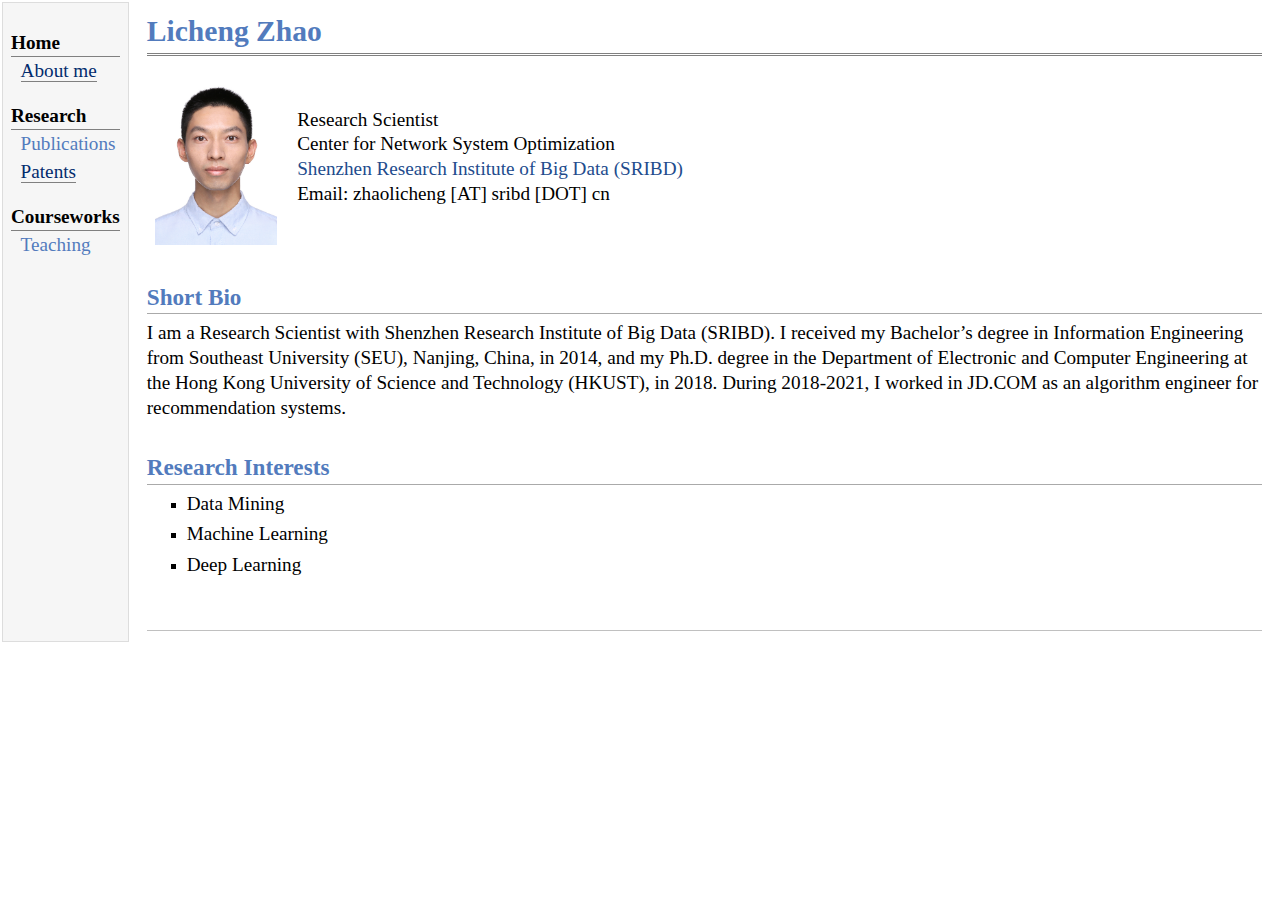
==== index.html @ c93a6dee "." ====
<!DOCTYPE html PUBLIC "-//W3C//DTD XHTML 1.1//EN"
  "http://www.w3.org/TR/xhtml11/DTD/xhtml11.dtd">
<html xmlns="http://www.w3.org/1999/xhtml" xml:lang="en">
<head>
<meta name="generator" content="jemdoc, see http://jemdoc.jaboc.net/" />
<meta http-equiv="Content-Type" content="text/html;charset=utf-8" />
<link rel="stylesheet" href="jemdoc.css" type="text/css" />
<title>Licheng Zhao </title>
</head>
<body>
<table summary="Table for page layout." id="tlayout">
<tr valign="top">
<td id="layout-menu">
<div class="menu-category">Home</div>
<div class="menu-item"><a href="index.html" class="current">About&nbsp;me</a></div>
<div class="menu-category">Research</div>
<div class="menu-item"><a href="publication.html">Publications</a></div>
<div class="menu-item"><a href="patent.html" class="current">Patents</a></div>
<div class="menu-category">Courseworks</div>
<div class="menu-item"><a href="teaching.html">Teaching</a></div>
</td>
<td id="layout-content">
<div id="toptitle">
<h1>Licheng Zhao </h1>
</div>
<table class="imgtable"><tr><td>
<img src="licheng.jpg" alt="alt text" width="122.4px" height="163.2px" />&nbsp;</td>
<td align="left"><p>Research Scientist <br />
Center for Network System Optimization <br />
<a href="https://www.sribd.cn/">Shenzhen Research Institute of Big Data (SRIBD)</a>  <br />
Email: zhaolicheng [AT] sribd [DOT] cn</p>
</td></tr></table>
<h2>Short Bio </h2>
<p>I am a Research Scientist with Shenzhen Research Institute of Big Data (SRIBD). I received my Bachelor’s degree in Information Engineering from Southeast University (SEU), Nanjing, China, in 2014, and my Ph.D. degree in the Department of Electronic and Computer Engineering at the Hong Kong University of Science and Technology (HKUST), in 2018. During 2018-2021, I worked in JD.COM as an algorithm engineer for recommendation systems.</p>
</ul>
<h2>Research Interests </h2>
<ul>
<li><p>Data Mining </p>
</li>
<li><p>Machine Learning </p>
</li>
<li><p>Deep Learning </p>
</li>
</ul>
<div id="footer">
<div id="footer-text">
</div>
</div>
</td>
</tr>
</table>
</body>
</html>
---- jemdoc.css ----
/* Default css file for jemdoc. */

table#tlayout {
    border: none;
    border-collapse: separate;
    background: white;
}

body {
	background: white;
	font-family: Georgia, serif;
	padding-bottom: 8px;
	margin: 0;
}

#layout-menu {
	background: #f6f6f6;
	border: 1px solid #dddddd;
	padding-top: 0.5em;
	padding-left: 8px;
	padding-right: 8px;
	font-size: 1.2em;
	width: auto;
	white-space: nowrap;
    text-align: left;
    vertical-align: top;
}

#layout-menu td {
	background: #f4f4f4;
    vertical-align: top;
}

#layout-content {
	padding-top: 0.0em;
	padding-left: 1.0em;
	padding-right: 1.0em;
    border: none;
    background: white;
    text-align: left;
    vertical-align: top;
}

#layout-menu a {
	line-height: 1.5em;
	margin-left: 0.5em;
}

tt {
    background: #ffffdd;
}

pre, tt {
	font-size: 90%;
	font-family: monaco, monospace;
}

a, a > tt {
	color: #224b8d;
	text-decoration: none;
}

a:hover {
	border-bottom: 1px gray dotted;
}

#layout-menu a.current:link, #layout-menu a.current:visited {
	color: #022b6d;
	border-bottom: 1px gray solid;
}
#layout-menu a:link, #layout-menu a:visited, #layout-menu a:hover {
	color: #527bbd;
	text-decoration: none;
}
#layout-menu a:hover {
	text-decoration: none;
}

div.menu-category {
	border-bottom: 1px solid gray;
	margin-top: 0.8em;
	padding-top: 0.2em;
	padding-bottom: 0.1em;
	font-weight: bold;
}

div.menu-item {
	padding-left: 16px;
	text-indent: -16px;
}

div#toptitle {
	padding-bottom: 0.2em;
	margin-bottom: 1.5em;
	border-bottom: 3px double gray;
}

/* Reduce space if we begin the page with a title. */
div#toptitle + h2, div#toptitle + h3 {
	margin-top: -0.7em;
}

div#subtitle {
	margin-top: 0.0em;
	margin-bottom: 0.0em;
	padding-top: 0em;
	padding-bottom: 0.1em;
}

em {
	font-style: italic;
}

strong {
	font-weight: bold;
}


h1, h2, h3 {
	color: #527bbd;
	margin-top: 0.7em;
	margin-bottom: 0.3em;
	padding-bottom: 0.2em;
	line-height: 1.0;
	padding-top: 0.5em;
	border-bottom: 1px solid #aaaaaa;
}

h1 {
	font-size: 185%;
}

h2 {
	padding-top: 0.8em;
	font-size: 145%;
}

h2 + h3 {
    padding-top: 0.2em;
}

h3 {
	font-size: 130%;
	border-bottom: none;
}

p {
    font-size: 120%;
	margin-top: 0.0em;
	margin-bottom: 0.8em;
	padding: 0;
	line-height: 1.3;
}

pre {
	padding: 0;
	margin: 0;
}

div#footer {
	font-size: small;
	border-top: 1px solid #c0c0c0;
	padding-top: 0.1em;
	margin-top: 4.0em;
	color: #c0c0c0;
}

div#footer a {
	color: #80a0b0;
}

div#footer-text {
	float: left;
	padding-bottom: 8px;
}

ul, ol, dl {
	margin-top: 0.2em;
	padding-top: 0;
	margin-bottom: 0.8em;
}

dt {
	margin-top: 0.5em;
	margin-bottom: 0;
}

dl {
	margin-left: 20px;
}

dd {
	color: #222222;
}

dd > *:first-child {
	margin-top: 0;
}

ul {
	list-style-position: outside;
	list-style-type: square;
}

p + ul, p + ol {
	margin-top: -0.5em;
}

li ul, li ol {
	margin-top: -0.3em;
}

ol {
	list-style-position: outside;
	list-style-type: decimal;
}

li p, dd p {
	margin-bottom: 0.3em;
}


ol ol {
	list-style-type: lower-alpha;
}

ol ol ol {
	list-style-type: lower-roman;
}

p + div.codeblock {
	margin-top: -0.6em;
}

div.codeblock, div.infoblock {
	margin-right: 0%;
	margin-top: 1.2em;
	margin-bottom: 1.3em;
}

div.blocktitle {
	font-weight: bold;
	color: #cd7b62;
	margin-top: 1.2em;
	margin-bottom: 0.1em;
}

div.blockcontent {
	border: 1px solid silver;
	padding: 0.3em 0.5em;
}

div.infoblock > div.blockcontent {
	background: #ffffee;
}

div.blockcontent p + ul, div.blockcontent p + ol {
	margin-top: 0.4em;
}

div.infoblock p {
	margin-bottom: 0em;
}

div.infoblock li p, div.infoblock dd p {
	margin-bottom: 0.5em;
}

div.infoblock p + p {
	margin-top: 0.8em;
}

div.codeblock > div.blockcontent {
	background: #f6f6f6;
}

span.pycommand {
	color: #000070;
}

span.statement {
	color: #008800;
}
span.builtin {
	color: #000088;
}
span.special {
	color: #990000;
}
span.operator {
	color: #880000;
}
span.error {
	color: #aa0000;
}
span.comment, span.comment > *, span.string, span.string > * {
	color: #606060;
}

@media print {
	#layout-menu { display: none; }
}

#fwtitle {
	margin: 2px;
}

#fwtitle #toptitle {
	padding-left: 0.5em;
	margin-bottom: 0.5em;
}

#layout-content h1:first-child, #layout-content h2:first-child, #layout-content h3:first-child {
	margin-top: -0.7em;
}

div#toptitle h1, #layout-content div#toptitle h1 {
	margin-bottom: 0.0em;
	padding-bottom: 0.1em;
	padding-top: 0;
	margin-top: 0.5em;
	border-bottom: none;
}

img.eq {
	padding: 0;
	padding-left: 0.1em;
	padding-right: 0.1em;
	margin: 0;
}

img.eqwl {
	padding-left: 2em;
	padding-top: 0.6em;
	padding-bottom: 0.2em;
	margin: 0;
}

table {
    border: 2px solid black;
    border-collapse: collapse;
}

td {
    padding: 2px;
    padding-left: 0.5em;
    padding-right: 0.5em;
    text-align: center;
    border: 1px solid gray;
}

table + table {
    margin-top: 1em;
}

tr.heading {
    font-weight: bold;
    border-bottom: 2px solid black;
}

img {
    border: none;
}

table.imgtable, table.imgtable td {
    border: none;
    text-align: left;
}
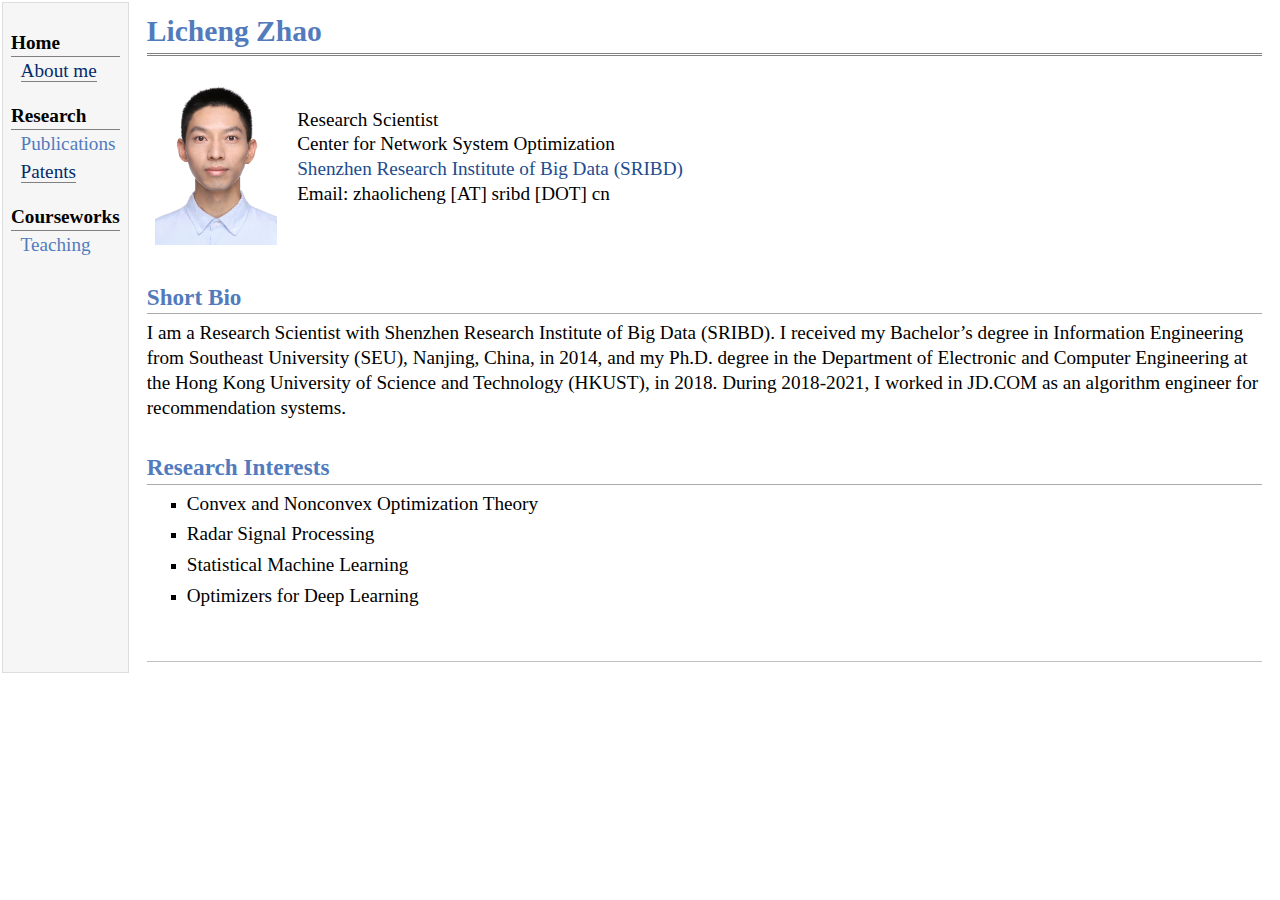
==== commit 341a1bf4: "." ====
--- a/index.html
+++ b/index.html
@@ -35,11 +35,13 @@
 </ul>
 <h2>Research Interests </h2>
 <ul>
-<li><p>Data Mining </p>
+<li><p>Convex and Nonconvex Optimization Theory </p>
 </li>
-<li><p>Machine Learning </p>
+<li><p>Radar Signal Processing </p>
 </li>
-<li><p>Deep Learning </p>
+<li><p>Statistical Machine Learning </p>
+</li>
+<li><p>Optimizers for Deep Learning </p>
 </li>
 </ul>
 <div id="footer">
--- a/jemdoc.css
+++ b/jemdoc.css
@@ -112,7 +112,7 @@
 }
 
 strong {
-	font-weight: bold;
+	font-weight: 900;
 }
 
 
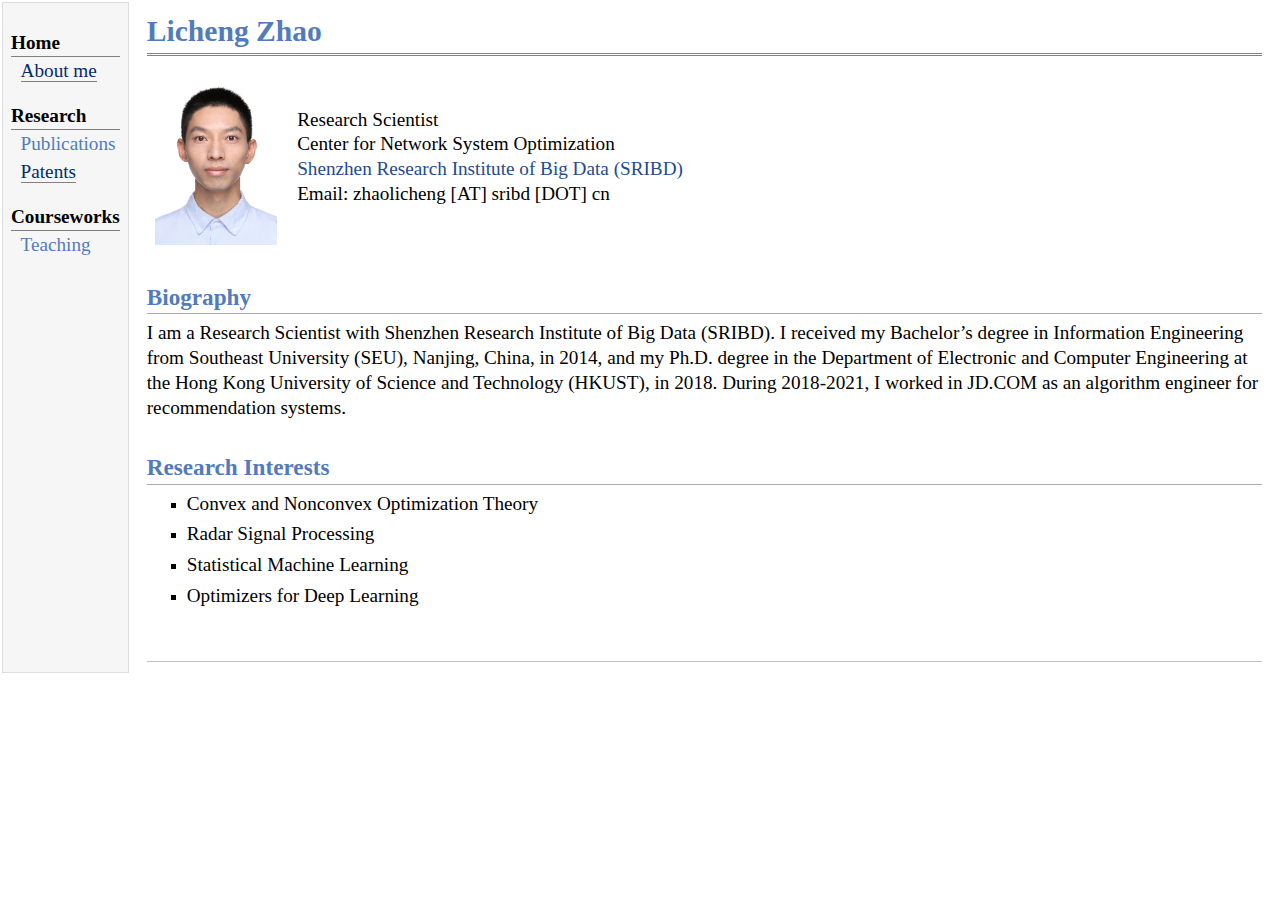
==== commit 110d7eb1: "." ====
--- a/index.html
+++ b/index.html
@@ -30,7 +30,7 @@
 <a href="https://www.sribd.cn/">Shenzhen Research Institute of Big Data (SRIBD)</a>  <br />
 Email: zhaolicheng [AT] sribd [DOT] cn</p>
 </td></tr></table>
-<h2>Short Bio </h2>
+<h2>Biography </h2>
 <p>I am a Research Scientist with Shenzhen Research Institute of Big Data (SRIBD). I received my Bachelor’s degree in Information Engineering from Southeast University (SEU), Nanjing, China, in 2014, and my Ph.D. degree in the Department of Electronic and Computer Engineering at the Hong Kong University of Science and Technology (HKUST), in 2018. During 2018-2021, I worked in JD.COM as an algorithm engineer for recommendation systems.</p>
 </ul>
 <h2>Research Interests </h2>
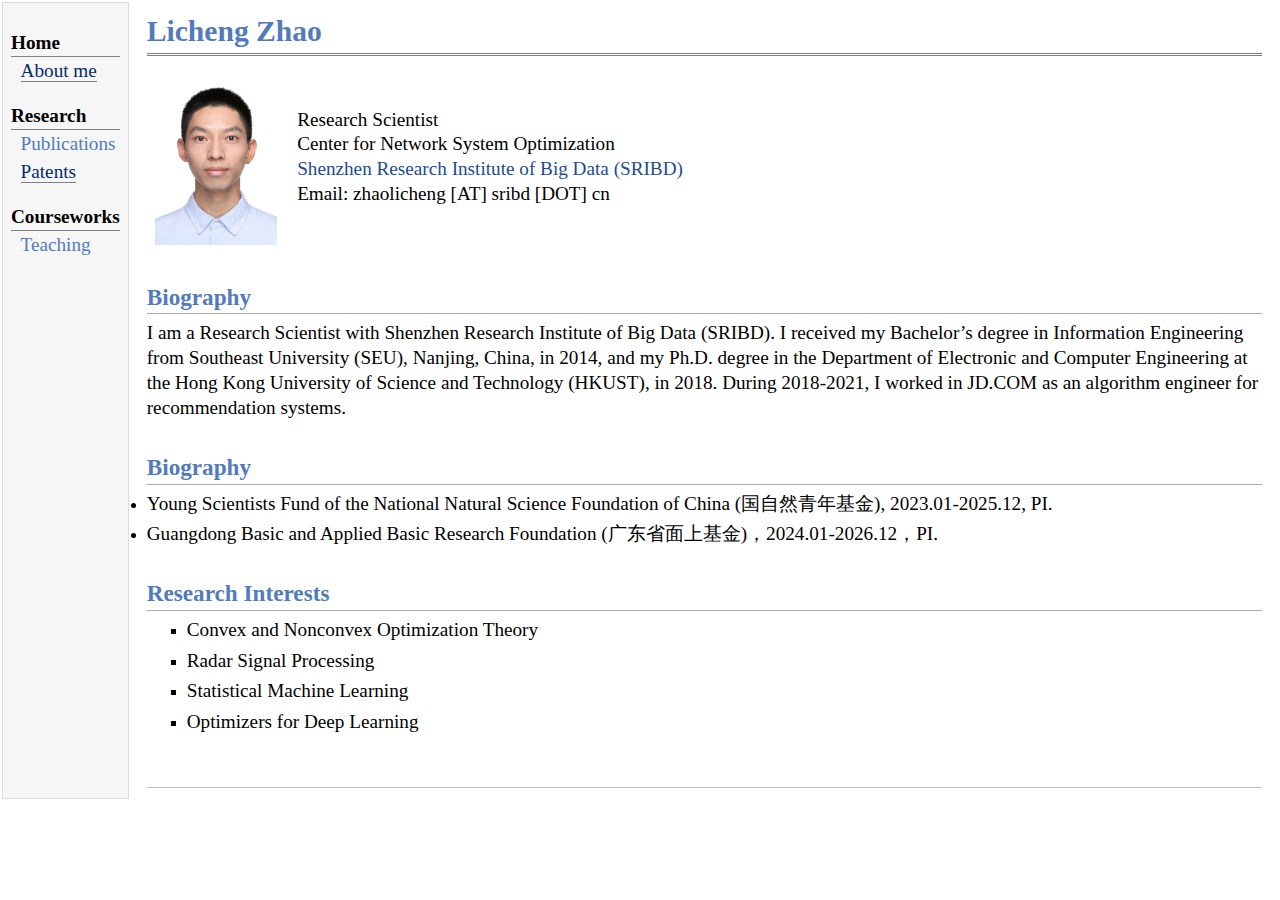
==== commit fd22d90b: "." ====
--- a/index.html
+++ b/index.html
@@ -32,7 +32,11 @@
 </td></tr></table>
 <h2>Biography </h2>
 <p>I am a Research Scientist with Shenzhen Research Institute of Big Data (SRIBD). I received my Bachelor’s degree in Information Engineering from Southeast University (SEU), Nanjing, China, in 2014, and my Ph.D. degree in the Department of Electronic and Computer Engineering at the Hong Kong University of Science and Technology (HKUST), in 2018. During 2018-2021, I worked in JD.COM as an algorithm engineer for recommendation systems.</p>
-</ul>
+<h2>Biography </h2>
+<li><p>Young Scientists Fund of the National Natural Science Foundation of China (国自然青年基金), 2023.01-2025.12, PI. </p>
+</li>
+<li><p>Guangdong Basic and Applied Basic Research Foundation (广东省面上基金)，2024.01-2026.12，PI. </p>
+</li>
 <h2>Research Interests </h2>
 <ul>
 <li><p>Convex and Nonconvex Optimization Theory </p>
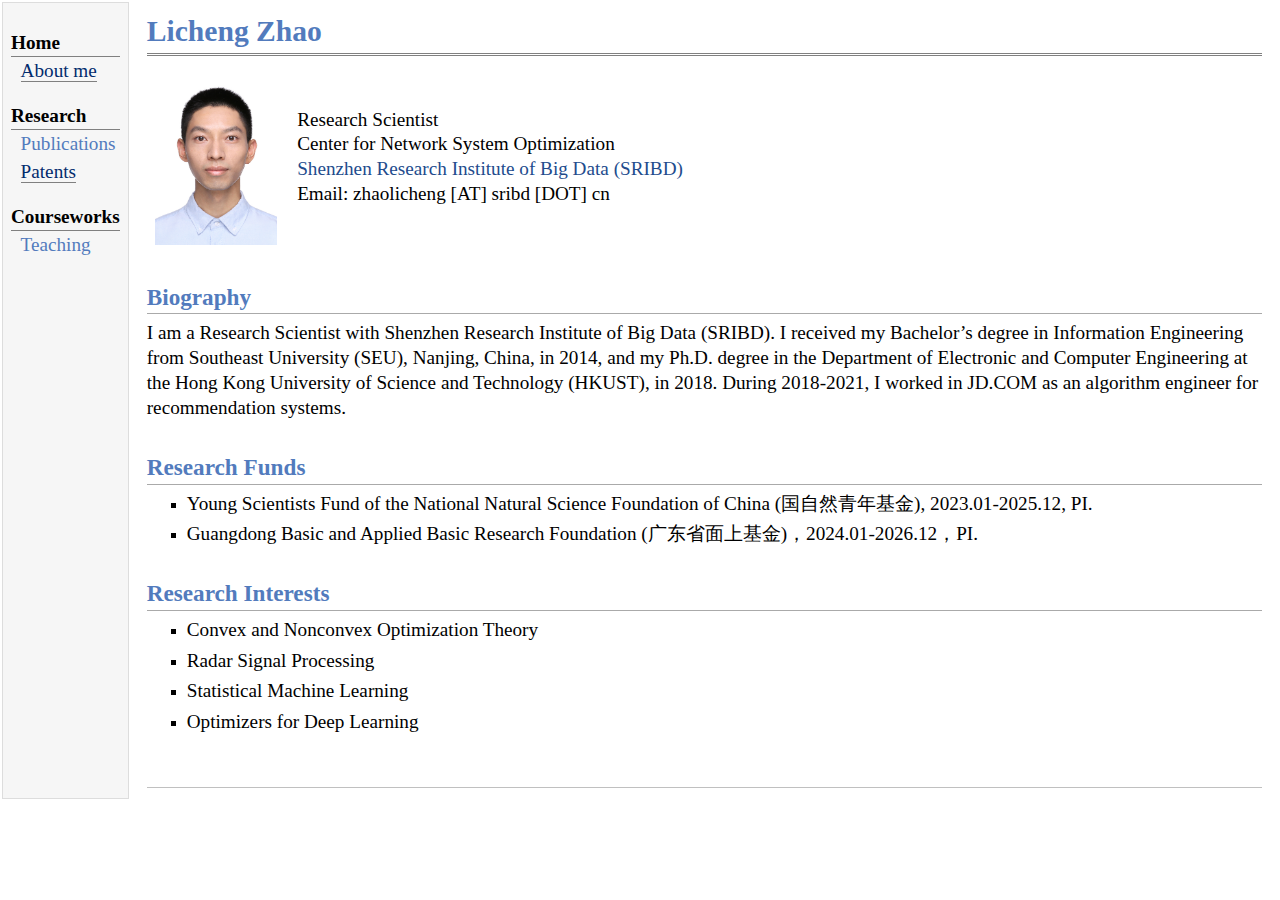
==== commit f30586b9: "." ====
--- a/index.html
+++ b/index.html
@@ -32,11 +32,13 @@
 </td></tr></table>
 <h2>Biography </h2>
 <p>I am a Research Scientist with Shenzhen Research Institute of Big Data (SRIBD). I received my Bachelor’s degree in Information Engineering from Southeast University (SEU), Nanjing, China, in 2014, and my Ph.D. degree in the Department of Electronic and Computer Engineering at the Hong Kong University of Science and Technology (HKUST), in 2018. During 2018-2021, I worked in JD.COM as an algorithm engineer for recommendation systems.</p>
-<h2>Biography </h2>
+<h2>Research Funds </h2>
+<ul>
 <li><p>Young Scientists Fund of the National Natural Science Foundation of China (国自然青年基金), 2023.01-2025.12, PI. </p>
 </li>
 <li><p>Guangdong Basic and Applied Basic Research Foundation (广东省面上基金)，2024.01-2026.12，PI. </p>
 </li>
+</ul>
 <h2>Research Interests </h2>
 <ul>
 <li><p>Convex and Nonconvex Optimization Theory </p>
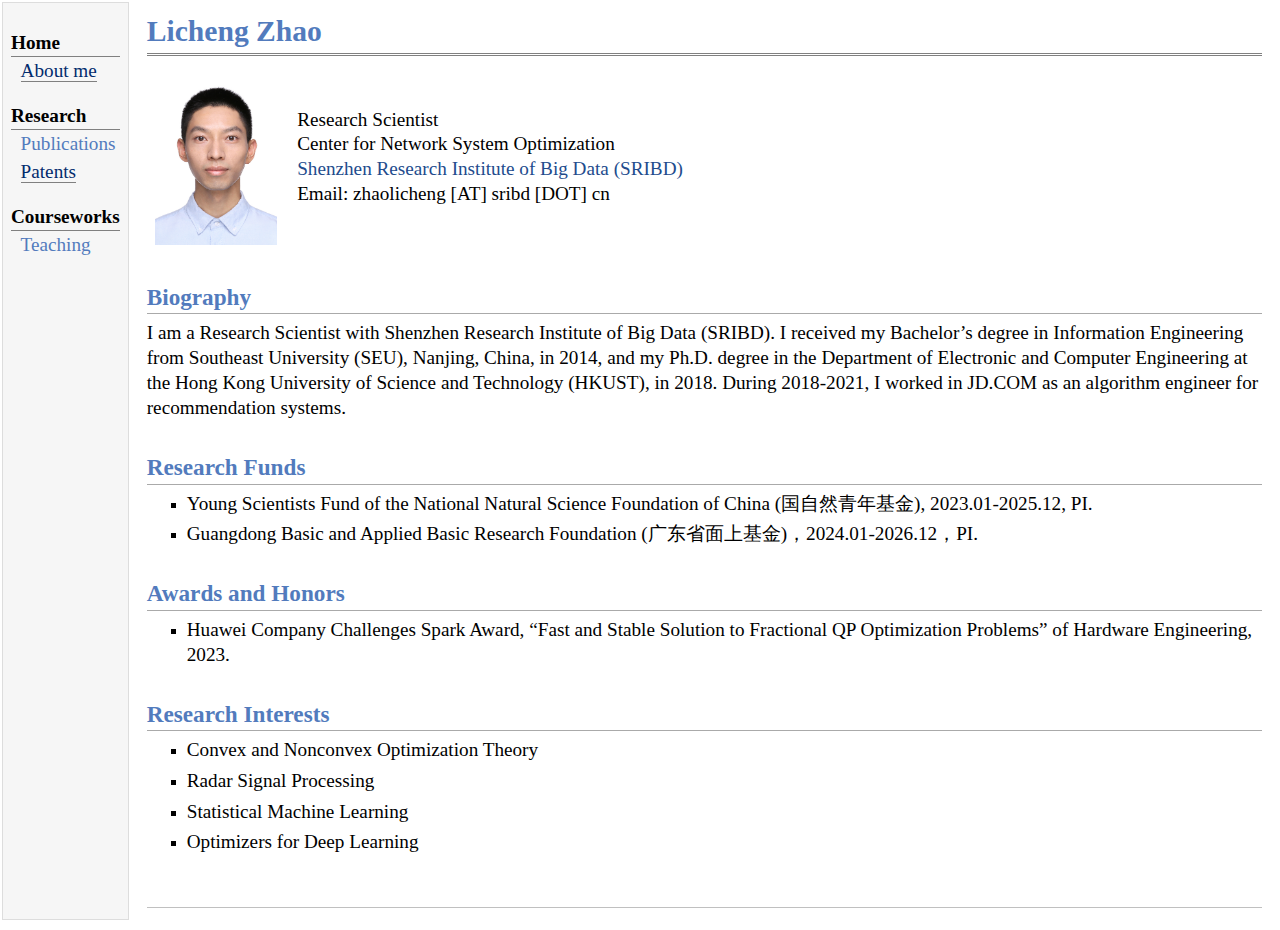
==== commit a569cb35: "." ====
--- a/index.html
+++ b/index.html
@@ -39,6 +39,11 @@
 <li><p>Guangdong Basic and Applied Basic Research Foundation (广东省面上基金)，2024.01-2026.12，PI. </p>
 </li>
 </ul>
+<h2>Awards and Honors </h2>
+<ul>
+<li><p>Huawei Company Challenges Spark Award, “Fast and Stable Solution to Fractional QP Optimization Problems” of Hardware Engineering, 2023.</p>
+</li>
+</ul>
 <h2>Research Interests </h2>
 <ul>
 <li><p>Convex and Nonconvex Optimization Theory </p>
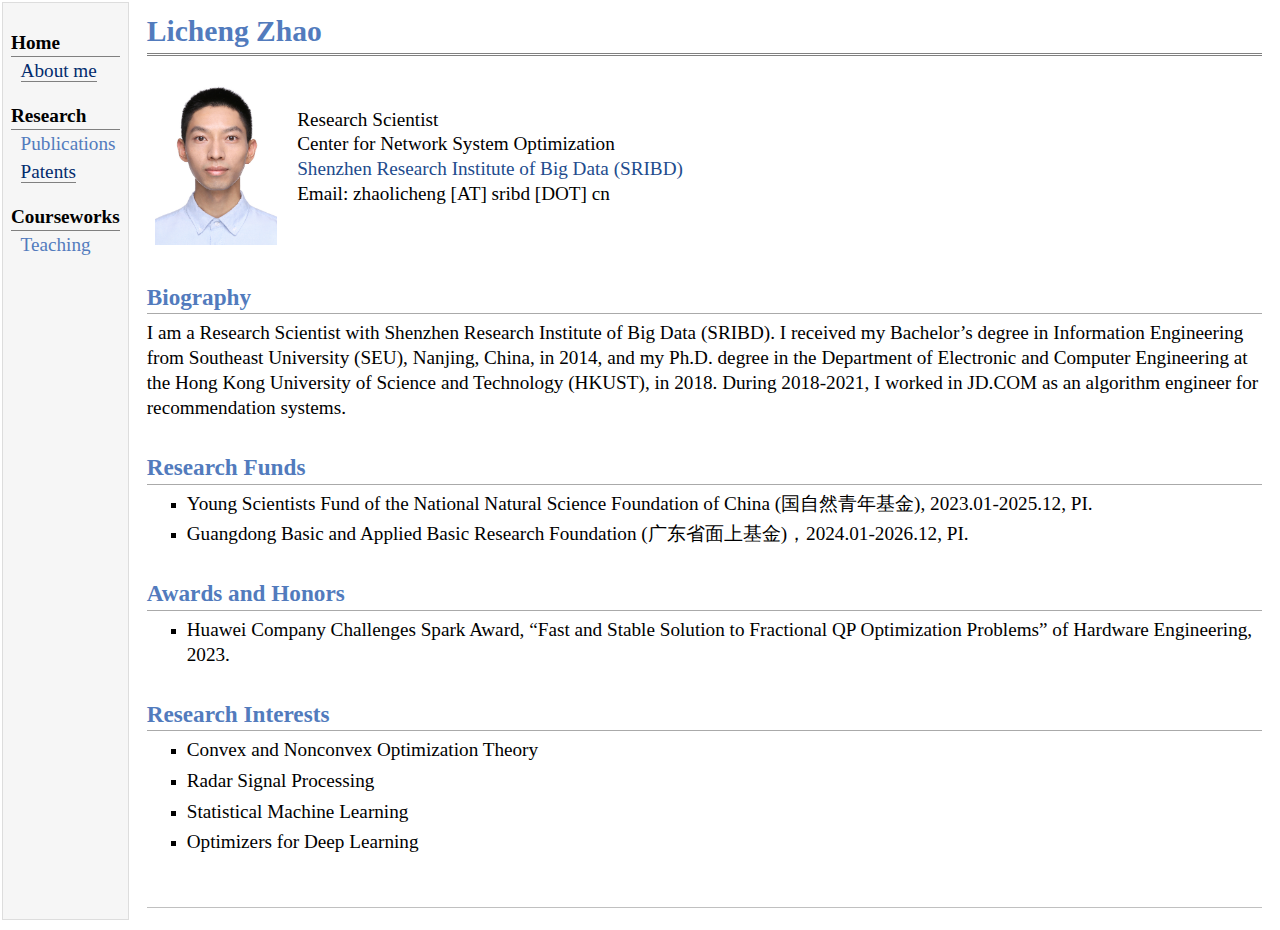
==== commit 6e710e7f: "." ====
--- a/index.html
+++ b/index.html
@@ -36,7 +36,7 @@
 <ul>
 <li><p>Young Scientists Fund of the National Natural Science Foundation of China (国自然青年基金), 2023.01-2025.12, PI. </p>
 </li>
-<li><p>Guangdong Basic and Applied Basic Research Foundation (广东省面上基金)，2024.01-2026.12，PI. </p>
+<li><p>Guangdong Basic and Applied Basic Research Foundation (广东省面上基金)，2024.01-2026.12, PI. </p>
 </li>
 </ul>
 <h2>Awards and Honors </h2>
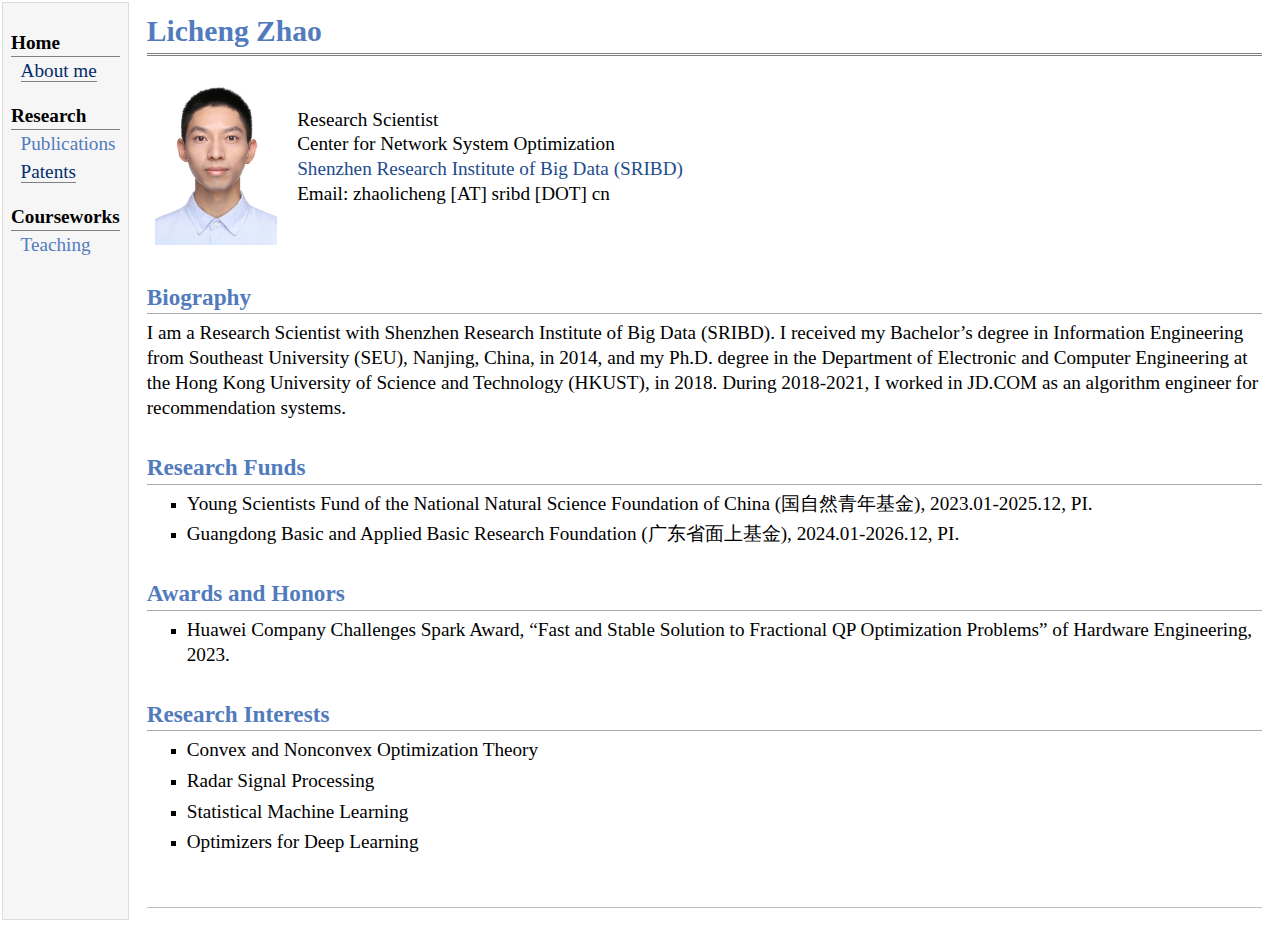
==== commit 3510cf36: "." ====
--- a/index.html
+++ b/index.html
@@ -36,7 +36,7 @@
 <ul>
 <li><p>Young Scientists Fund of the National Natural Science Foundation of China (国自然青年基金), 2023.01-2025.12, PI. </p>
 </li>
-<li><p>Guangdong Basic and Applied Basic Research Foundation (广东省面上基金)，2024.01-2026.12, PI. </p>
+<li><p>Guangdong Basic and Applied Basic Research Foundation (广东省面上基金), 2024.01-2026.12, PI. </p>
 </li>
 </ul>
 <h2>Awards and Honors </h2>
